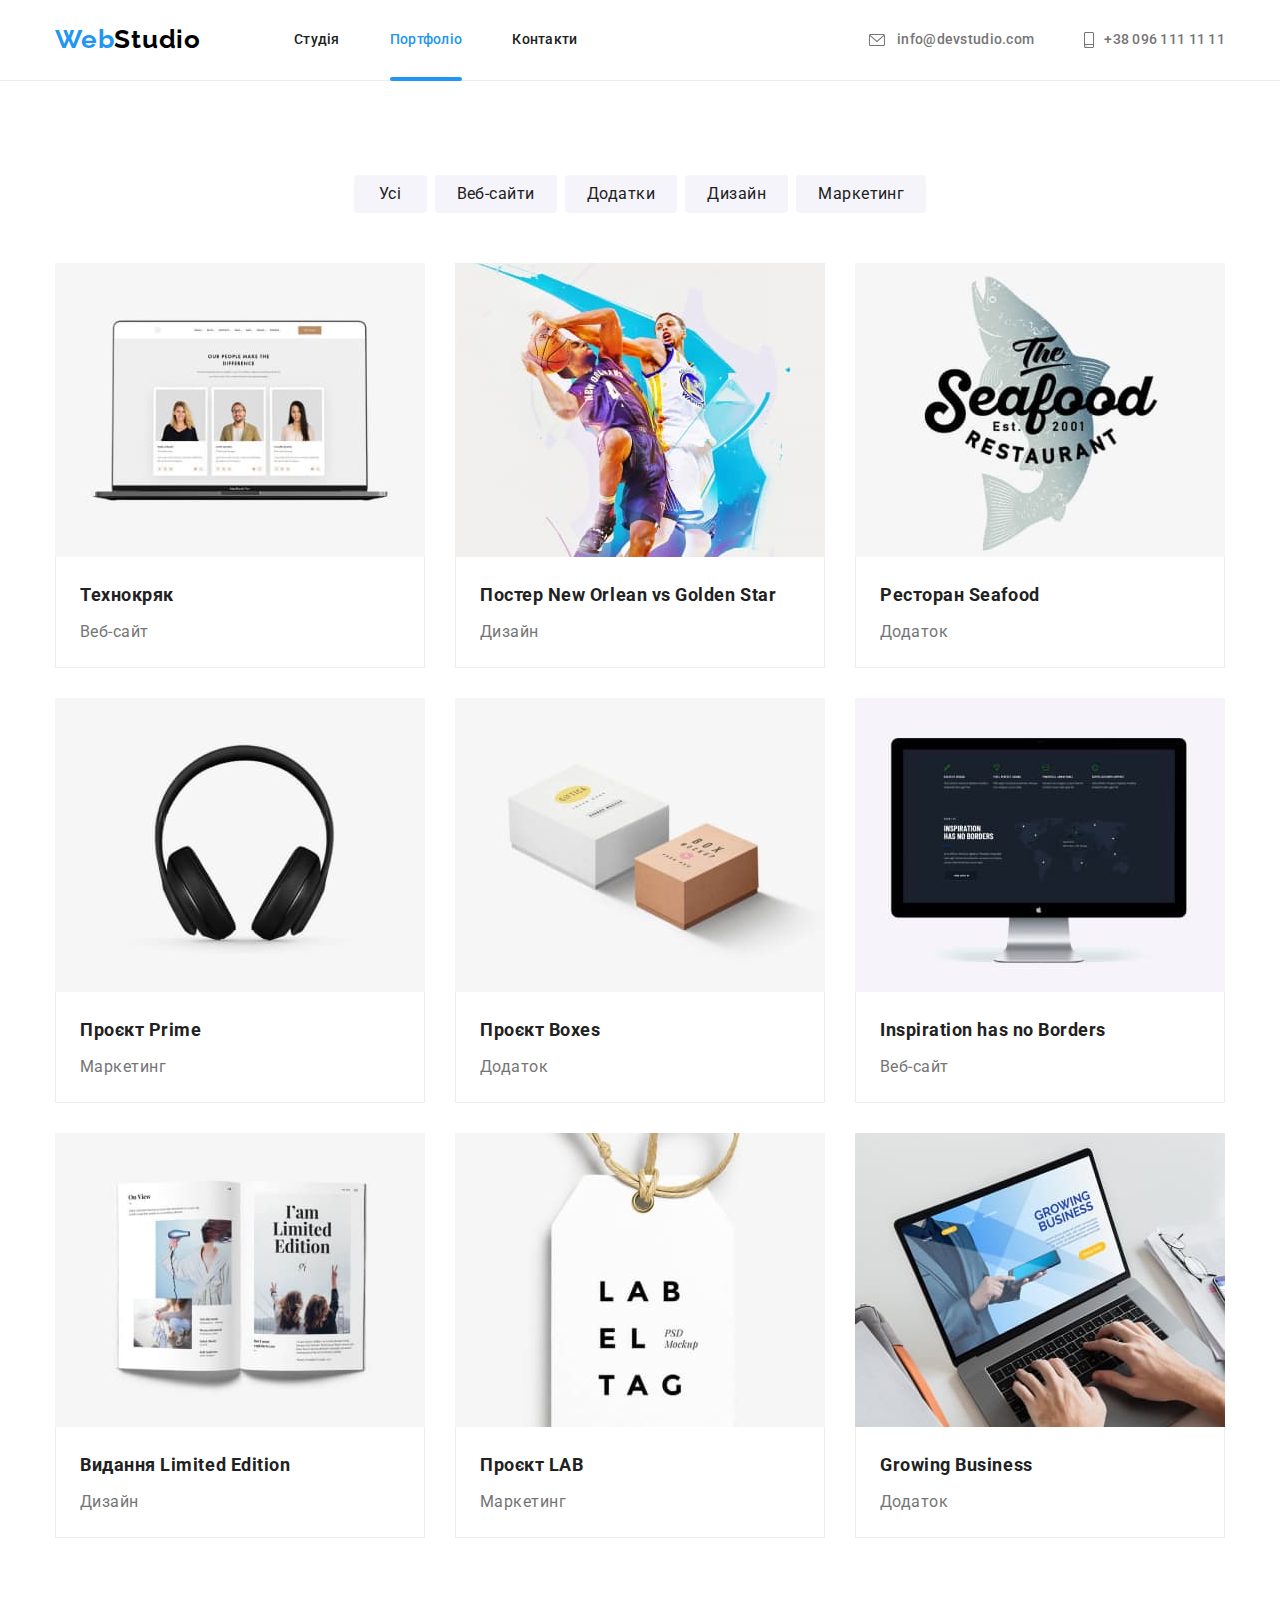
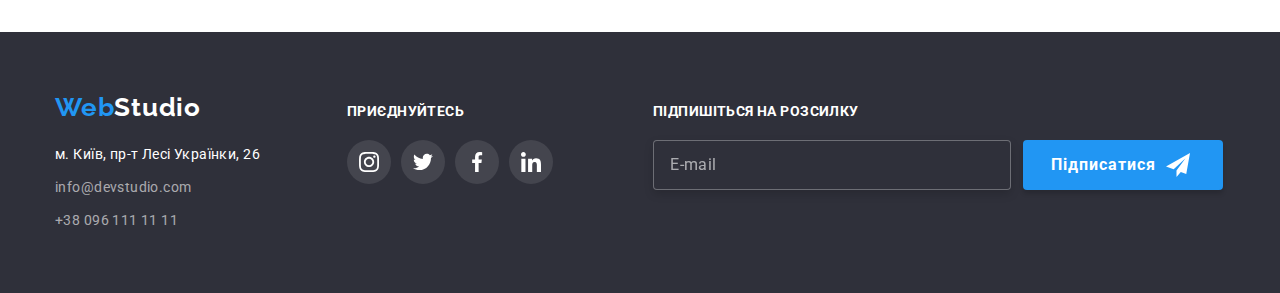
==== portfolio.html @ fae3bfb8 "клонує попередній репозиторій" ====
<!DOCTYPE html>
<html lang="uk">
  <head>
    <meta charset="UTF-8" />
    <meta http-equiv="X-UA-Compatible" content="IE=edge" />
    <meta name="viewport" content="width=device-width, initial-scale=1.0" />
    <link
      href="https://fonts.googleapis.com/css2?family=Raleway:wght@700&family=Roboto:wght@400;500;700;900&display=swap"
      rel="stylesheet" />
    <link
      rel="stylesheet"
      href="https://cdnjs.cloudflare.com/ajax/libs/modern-normalize/1.0.0/modern-normalize.min.css" />
    <link rel="stylesheet" href="./css/styles.css" />
    <title>Portfolio</title>
  </head>
  <body>
    <!--header-->
    <header class="main-header">
      <div class="container header">
        <nav class="nav">
          <a class="logo link" href="" lang="en"><span class="logo-web">Web</span>Studio</a>
          <ul class="list-nav lists">
            <li class="item-nav">
              <a class="link-nav link" href="./index.html">Студія</a>
            </li>
            <li class="item-nav">
              <a class="link-nav link current" href="./portfolio.html">Портфоліо</a>
            </li>
            <li class="item-nav">
              <a class="link-nav link" href="">Контакти</a>
            </li>
          </ul>
        </nav>
        <ul class="list-contact lists">
          <li class="item-contact">
            <a
              class="mail link"
              href="mailto:info@devstudio.com"
              target="_blank"
              rel="noopener nofollow noreferrer">
              <svg class="mail-icon">
                <use class="mail-icon-use" href="./imeges/icons.svg#icon-envelope"></use>
              </svg>
              info@devstudio.com
            </a>
          </li>
          <li class="item-contact">
            <a class="phone link" href="tel:+380961111111">
              <svg class="phone-icon">
                <use href="./imeges/icons.svg#icon-smartphone"></use>
              </svg>
              +38 096 111 11 11
            </a>
          </li>
        </ul>
      </div>
    </header>
    <!-- main -->
    <main>
      <section class="section">
        <div class="container">
          <h1 class="portfolio">Портфоліо</h1>
          <ul class="lists list-btn">
            <li class="item-btn">
              <button class="btn" type="button">Усі</button>
            </li>
            <li class="item-btn">
              <button class="btn" type="button">Веб-сайти</button>
            </li>
            <li class="item-btn">
              <button class="btn" type="button">Додатки</button>
            </li>
            <li class="item-btn">
              <button class="btn" type="button">Дизайн</button>
            </li>
            <li class="item-btn">
              <button class="btn" type="button">Маркетинг</button>
            </li>
          </ul>
          <ul class="lists list-image">
            <li class="item-image">
              <a class="link link-portfolio" href=""
                ><div class="container-overlay">
                  <img
                    src="./imeges/portfolio/technocrat.jpg"
                    alt="ноутбук із зображенням веб сторінки"
                    width="370"
                    height="294" />
                  <div class="container-overlay-text">
                    <p class="overlay-text">
                      Ресурс пропонує комплексні пропозиції з різним рівнем функціоналу та сервісів.
                      Все це дозволить відвідувачу отримати вичерпні відомості про компанію чи
                      приватну особу.
                    </p>
                  </div>
                </div>
                <div class="title-text">
                  <h2 class="title-portfolio">Технокряк</h2>
                  <p class="text-portfolio">Веб-сайт</p>
                </div>
              </a>
            </li>
            <li class="item-image">
              <a class="link link-portfolio" href=""
                ><div class="container-overlay">
                  <img
                    src="./imeges/portfolio/new-orlean.jpg"
                    alt="два баскетболісти борються за м'яч"
                    width="370"
                    height="294" />
                  <div class="container-overlay-text">
                    <p class="overlay-text">
                      Ресурс пропонує комплексні пропозиції з різним рівнем функціоналу та сервісів.
                      Все це дозволить відвідувачу отримати вичерпні відомості про компанію чи
                      приватну особу.
                    </p>
                  </div>
                </div>
                <div class="title-text">
                  <h2 class="title-portfolio">Постер New Orlean vs Golden Star</h2>
                  <p class="text-portfolio">Дизайн</p>
                </div>
              </a>
            </li>
            <li class="item-image">
              <a class="link link-portfolio" href=""
                ><div class="container-overlay">
                  <img
                    src="./imeges/portfolio/seafood.jpg"
                    alt="логотип ресторану Seafood"
                    width="370"
                    height="294" />
                  <div class="container-overlay-text">
                    <p class="overlay-text">
                      Ресурс пропонує комплексні пропозиції з різним рівнем функціоналу та сервісів.
                      Все це дозволить відвідувачу отримати вичерпні відомості про компанію чи
                      приватну особу.
                    </p>
                  </div>
                </div>
                <div class="title-text">
                  <h2 class="title-portfolio">Ресторан Seafood</h2>
                  <p class="text-portfolio">Додаток</p>
                </div>
              </a>
            </li>
            <li class="item-image">
              <a class="link link-portfolio" href=""
                ><div class="container-overlay">
                  <img
                    src="./imeges/portfolio/prime.jpg"
                    alt="навушники"
                    width="370"
                    height="294" />
                  <div class="container-overlay-text">
                    <p class="overlay-text">
                      Ресурс пропонує комплексні пропозиції з різним рівнем функціоналу та сервісів.
                      Все це дозволить відвідувачу отримати вичерпні відомості про компанію чи
                      приватну особу.
                    </p>
                  </div>
                </div>
                <div class="title-text">
                  <h2 class="title-portfolio">Проєкт Prime</h2>
                  <p class="text-portfolio">Маркетинг</p>
                </div>
              </a>
            </li>
            <li class="item-image">
              <a class="link link-portfolio" href=""
                ><div class="container-overlay">
                  <img
                    src="./imeges/portfolio/boxes.jpg"
                    alt="дві коробки"
                    width="370"
                    height="294" />
                  <div class="container-overlay-text">
                    <p class="overlay-text">
                      Ресурс пропонує комплексні пропозиції з різним рівнем функціоналу та сервісів.
                      Все це дозволить відвідувачу отримати вичерпні відомості про компанію чи
                      приватну особу.
                    </p>
                  </div>
                </div>
                <div class="title-text">
                  <h2 class="title-portfolio">Проєкт Boxes</h2>
                  <p class="text-portfolio">Додаток</p>
                </div>
              </a>
            </li>
            <li class="item-image">
              <a class="link link-portfolio" href=""
                ><div class="container-overlay">
                  <img
                    src="./imeges/portfolio/inspiration-has-no-borders.jpg"
                    alt="монітор"
                    width="370"
                    height="294" />
                  <div class="container-overlay-text">
                    <p class="overlay-text">
                      Ресурс пропонує комплексні пропозиції з різним рівнем функціоналу та сервісів.
                      Все це дозволить відвідувачу отримати вичерпні відомості про компанію чи
                      приватну особу.
                    </p>
                  </div>
                </div>
                <div class="title-text">
                  <h2 class="title-portfolio" lang="uk">Inspiration has no Borders</h2>
                  <p class="text-portfolio">Веб-сайт</p>
                </div>
              </a>
            </li>
            <li class="item-image">
              <a class="link link-portfolio" href=""
                ><div class="container-overlay">
                  <img
                    src="./imeges/portfolio/limited-edition.jpg"
                    alt="відкритий журнал"
                    width="370"
                    height="294" />
                  <div class="container-overlay-text">
                    <p class="overlay-text">
                      Ресурс пропонує комплексні пропозиції з різним рівнем функціоналу та сервісів.
                      Все це дозволить відвідувачу отримати вичерпні відомості про компанію чи
                      приватну особу.
                    </p>
                  </div>
                </div>
                <div class="title-text">
                  <h2 class="title-portfolio">Видання Limited Edition</h2>
                  <p class="text-portfolio">Дизайн</p>
                </div>
              </a>
            </li>
            <li class="item-image">
              <a class="link link-portfolio" href=""
                ><div class="container-overlay">
                  <img
                    src="./imeges/portfolio/project-lab.jpg"
                    alt="ярлик з текстом"
                    width="370"
                    height="294" />
                  <div class="container-overlay-text">
                    <p class="overlay-text">
                      Ресурс пропонує комплексні пропозиції з різним рівнем функціоналу та сервісів.
                      Все це дозволить відвідувачу отримати вичерпні відомості про компанію чи
                      приватну особу.
                    </p>
                  </div>
                </div>
                <div class="title-text">
                  <h2 class="title-portfolio">Проєкт LAB</h2>
                  <p class="text-portfolio">Маркетинг</p>
                </div>
              </a>
            </li>
            <li class="item-image">
              <a class="link link-portfolio" href=""
                ><div class="container-overlay">
                  <img
                    src="./imeges/portfolio/growing-business.jpg"
                    alt="відкритий ноутбук за яким працює людина"
                    width="370"
                    height="294" />
                  <div class="container-overlay-text">
                    <p class="overlay-text">
                      Ресурс пропонує комплексні пропозиції з різним рівнем функціоналу та сервісів.
                      Все це дозволить відвідувачу отримати вичерпні відомості про компанію чи
                      приватну особу.
                    </p>
                  </div>
                </div>
                <div class="title-text">
                  <h2 class="title-portfolio">Growing Business</h2>
                  <p class="text-portfolio">Додаток</p>
                </div>
              </a>
            </li>
          </ul>
        </div>
      </section>
    </main>
    <!-- footer -->
    <footer class="footer">
      <div class="container footer-container">
        <div>
          <a class="logo link" href="" lang="en"> <span class="logo-web">Web</span>Studio </a>
          <address class="address">
            <a
              class="link location"
              href="https://goo.gl/maps/bbRMfLM2c8ig8F1x9"
              target="_blank"
              rel="noopener nofollow noreferrer"
              >м. Київ, пр-т Лесі Українки, 26
            </a>
            <ul class="list-footer lists">
              <li class="item-mail-footer">
                <a
                  class="link mail-footer"
                  href="mailto:info@devstudio.com"
                  target="_blank"
                  rel="noopener nofollow noreferrer"
                  >info@devstudio.com
                </a>
              </li>
              <li>
                <a class="link phone-footer" href="tel:+380961111111">+38 096 111 11 11 </a>
              </li>
            </ul>
          </address>
        </div>
        <div class="footer-network">
          <p class="text-join">приєднуйтесь</p>
          <ul class="lists list-footer-network">
            <li class="items-icon-footer">
              <a class="link-icon-footer link-network" href="">
                <svg class="network-icon-footer">
                  <use href="./imeges/icons.svg#icon-instagram"></use>
                </svg>
              </a>
            </li>
            <li class="items-icon-footer">
              <a class="link-icon-footer link-network" href="">
                <svg class="network-icon-footer">
                  <use href="./imeges/icons.svg#icon-twitter"></use>
                </svg>
              </a>
            </li>
            <li class="items-icon-footer">
              <a class="link-icon-footer link-network" href="">
                <svg class="network-icon-footer">
                  <use href="./imeges/icons.svg#icon-facebook"></use>
                </svg>
              </a>
            </li>
            <li class="items-icon-footer">
              <a class="link-icon-footer link-network" href="">
                <svg class="network-icon-footer">
                  <use href="./imeges/icons.svg#icon-linkedin"></use>
                </svg>
              </a>
            </li>
          </ul>
        </div>
        <form class="email-input" name="mailing-list" autocomplete="on">
          <div>
            <label for="email-footer" class="label">підпишіться на розсилку </label>
            <input class="input" type="email" name="email" id="email-footer" placeholder="E-mail" />
          </div>
          <button class="buttom-input" type="submit">
            Підписатися
            <svg class="icon-send">
              <use href="./imeges/icons.svg#icon-icon-send"></use>
            </svg>
          </button>
        </form>
      </div>
    </footer>
  </body>
</html>
---- css/styles.css ----
:root {
  --primary-text-color: #212121;
  --secondary-text-color: #757575;
  --accent-color: #2196f3;
  --background-color-section: #f5f4fa;
  --color-text-hero: #ffffff;
}

body {
  font-family: 'Roboto', sans-serif;
  color: var(--title-text-color);
}

h1,
h2,
h3,
ul,
p {
  margin: 0;
  padding: 0;
}

img {
  display: block;
}

.lists {
  list-style: none;
}

.link:hover,
.link:focus {
  color: var(--accent-color);
}

.link {
  text-decoration: none;
  transition: color 250ms cubic-bezier(0.4, 0, 0.2, 1);
}

.container {
  width: 1200px;
  margin-left: auto;
  margin-right: auto;
  padding-left: 15px;
  padding-right: 15px;
}

.section {
  padding-top: 94px;
  padding-bottom: 94px;
}

/* Header */
.main-header {
  background-color: var(--color-text-hero);
  border-bottom: 1px solid #ececec;
}

.nav,
.container.header {
  display: flex;
  align-items: center;
}

/* logo */
.logo {
  font-family: 'Raleway', sans-serif;
  font-weight: 700;
  font-size: 26px;
  line-height: 1.2;
  letter-spacing: 0.03em;
  color: #000000;
}

.logo.link .logo-web {
  color: var(--accent-color);
}

.list-nav {
  margin-left: 93px;
}

.link-nav {
  color: var(--primary-text-color);
  font-weight: 500;
  font-size: 14px;
  line-height: 1.14;
  letter-spacing: 0.02em;
  padding-top: 32px;
  padding-bottom: 32px;
  display: block;
}

.list-nav .link-nav.current {
  position: relative;
  display: block;
  color: var(--accent-color);
}

.current::after {
  display: block;
  position: absolute;
  bottom: -1px;
  content: '';
  width: 100%;
  height: 4px;
  background: #2196f3;
  border-radius: 2px;
}

.item-nav {
  margin-right: 50px;
}

.list-nav .item-nav:last-child {
  margin-right: 0;
}

.list-contact {
  margin-left: auto;
}

.list-nav,
.list-contact {
  display: flex;
}

.item-contact {
  margin-left: 50px;
}

.item-contact:first-child {
  margin-left: 0;
}

.mail,
.phone {
  color: var(--secondary-text-color);
  font-weight: 500;
  font-size: 14px;
  line-height: 1.14;
  letter-spacing: 0.02em;
  padding-top: 32px;
  padding-bottom: 32px;
  display: flex;
  align-items: center;
}

.mail-icon {
  width: 20px;
  height: 12px;
  margin-right: 10px;
  fill: currentColor;
}

.phone-icon {
  width: 10px;
  height: 16px;
  margin-right: 10px;
  fill: currentColor;
}

/* Hero section*/
.hero {
  max-width: 1600px;
  background-color: #2f303a;
  background-image: linear-gradient(rgba(47, 48, 58, 0.4), rgba(47, 48, 58, 0.4)),
    url(../imeges/back.jpg);
  background-size: cover;
  background-repeat: no-repeat;
  background-position: center;
  margin-left: auto;
  margin-right: auto;
  padding-top: 200px;
  padding-bottom: 200px;
}

.title-hero {
  color: var(--color-text-hero);
  max-width: 696px;
  font-weight: 900;
  font-size: 44px;
  line-height: 1.36;
  text-align: center;
  letter-spacing: 0.06em;
  text-transform: uppercase;
  margin-left: auto;
  margin-right: auto;
}

.button {
  font-family: inherit;
  color: var(--color-text-hero);
  background-color: var(--accent-color);
  font-weight: 700;
  font-size: 16px;
  line-height: 1.87;
  letter-spacing: 0.06em;
  cursor: pointer;
  padding: 10px 32px;
  min-width: 214px;
  margin-left: auto;
  margin-right: auto;
  display: flex;
  margin-top: 30px;
  border-radius: 4px;
  border: 0px;
  transition: background-color 250ms cubic-bezier(0.4, 0, 0.2, 1),
    box-shadow 250ms cubic-bezier(0.4, 0, 0.2, 1);
}

.button:hover,
.button:focus {
  background-color: #188ce8;
  box-shadow: 0px 4px 4px rgba(0, 0, 0, 0.15);
}

/* priority section */

.section-priority {
  padding-top: 94px;
}

.visually-hidden {
  position: absolute;
  width: 1px;
  height: 1px;
  margin: -1px;
  border: 0;
  padding: 0;
  white-space: nowrap;
  clip-path: inset(100%);
  clip: rect(0 0 0 0);
  overflow: hidden;
}

.list-priority {
  display: inline-flex;
}

.icons-priority {
  width: 270px;
  height: 120px;
  margin-bottom: 30px;
  display: flex;
  align-items: center;
  justify-content: center;
  background-color: var(--background-color-section);
  border-radius: 4px;
}

.icon-priority {
  width: 70px;
  height: 70px;
}

.item-priority {
  min-width: 270px;
  margin-right: 30px;
}

.list-priority .item-priority:last-child {
  margin-right: 0;
}

.title-priority {
  font-weight: 700;
  font-size: 14px;
  line-height: 1.14;
  letter-spacing: 0.03em;
  text-transform: uppercase;
  color: var(--primary-text-color);
  margin-bottom: 10px;
}

.text-priority {
  font-size: 14px;
  line-height: 1.7;
  letter-spacing: 0.03em;
  color: var(--secondary-text-color);
}

/* section work */

.work-list {
  display: inline-flex;
}

.title-work {
  margin-bottom: 50px;
}

.item-work-list {
  margin-right: 30px;
}

.work-list .item-work-list:last-child {
  margin-right: 0;
}

.title-work,
.title-team,
.title-company {
  color: var(--primary-text-color);
  font-weight: 700;
  font-size: 36px;
  line-height: 1.16;
  text-align: center;
  letter-spacing: 0.03em;
}

.container-img-text {
  position: relative;
}

.text-works {
  font-weight: 700;
  font-size: 14px;
  line-height: 1.14;
  text-align: center;
  letter-spacing: 0.03em;
  text-transform: uppercase;
  color: var(--color-text-hero);
  display: flex;
  align-items: center;
  justify-content: center;
  width: 370px;
  height: 70px;
  background: rgba(47, 48, 58, 0.8);
  position: absolute;
  bottom: 0;
}

/* section team */

.team {
  background-color: var(--background-color-section);
}

.title-team {
  margin-bottom: 50px;
}

.team-list {
  display: flex;
}

.item-team-list {
  margin-right: 30px;
  background-color: var(--color-text-hero);
  box-shadow: 0px 1px 3px rgba(0, 0, 0, 0.12), 0px 1px 1px rgba(0, 0, 0, 0.14),
    0px 2px 1px rgba(0, 0, 0, 0.2);
  border-radius: 0px 0px 4px 4px;
}

.team-list .item-team-list:last-child {
  margin-right: 0;
}

.container-text {
  padding: 30px 20px;
}

.workers-title {
  color: var(--primary-text-color);
  font-weight: 500;
  font-size: 16px;
  line-height: 1.18;
  letter-spacing: 0.03em;
  text-align: center;
}

.text-job {
  color: var(--secondary-text-color);
  line-height: 1.18;
  letter-spacing: 0.03em;
  text-align: center;
  margin-top: 10px;
}

.networks {
  display: flex;
  justify-content: space-evenly;
  margin-top: 16px;
}

.item-networks {
  width: 44px;
  height: 44px;
}

.link-network:hover,
.link-network:focus {
  color: var(--color-text-hero);
  background-color: var(--accent-color);
  border-radius: 25px;
}

.link-network {
  display: flex;
  align-items: center;
  justify-content: space-evenly;
  color: #afb1b8;
  width: 44px;
  height: 44px;
  border-radius: 25px;
  transition: color 250ms cubic-bezier(0.4, 0, 0.2, 1),
    background-color 250ms cubic-bezier(0.4, 0, 0.2, 1);
}

.network-icon,
.network-icon-footer {
  height: 20px;
  width: 20px;
}

.network-icon {
  fill: currentColor;
}

/* Company */

.title-company {
  margin-bottom: 50px;
}

.company-lists {
  display: flex;
}

.item-company {
  margin-right: 30px;
}

.item-company:last-child {
  margin-right: 0;
}

.link-company {
  color: #afb1b8;
  width: 170px;
  height: 92px;
  display: flex;
  align-items: center;
  justify-content: center;
  border: 1px solid #afb1b8;
  border-radius: 4px;
  transition: color 250ms cubic-bezier(0.4, 0, 0.2, 1), border 250ms cubic-bezier(0.4, 0, 0.2, 1);
}

.link-company:hover,
.link-company:focus {
  color: var(--accent-color);
  border: 1px solid var(--accent-color);
}

.icon-company {
  width: 106px;
  height: 60px;
  fill: currentColor;
}

/* footer */
.footer {
  background-color: #2f303a;
  padding-top: 60px;
  padding-bottom: 60px;
}

.footer-container {
  display: flex;
  align-items: baseline;
}

.footer .logo.link {
  color: var(--color-text-hero);
}

.footer .logo:hover,
.footer .logo:focus {
  color: var(--accent-color);
}

.footer .logo {
  transition: color 250ms cubic-bezier(0.4, 0, 0.2, 1);
}

.address {
  font-style: normal;
  margin-top: 20px;
}

.location {
  font-size: 14px;
  line-height: 1.71;
  letter-spacing: 0.03em;
  color: var(--color-text-hero);
  margin-bottom: 9px;
  display: block;
}

.mail-footer {
  display: block;
}

.item-mail-footer {
  margin-bottom: 9px;
}

.mail-footer,
.phone-footer {
  font-size: 14px;
  line-height: 1.71;
  letter-spacing: 0.03em;
  color: rgba(255, 255, 255, 0.6);
}

.footer-network {
  margin-left: 87px;
  display: block;
}

.text-join {
  font-weight: 700;
  font-size: 14px;
  line-height: 1.14;
  letter-spacing: 0.03em;
  text-transform: uppercase;
  color: var(--color-text-hero);
}

.list-footer-network {
  display: inline-flex;
  justify-content: space-evenly;
  margin-top: 20px;
}

.items-icon-footer {
  background: rgba(255, 255, 255, 0.1);
  border-radius: 25px;
  margin-right: 10px;
}

.items-icon-footer:last-child {
  margin-right: 0;
}

.network-icon-footer {
  fill: var(--color-text-hero);
}

/* emeil input */

.email-input {
  display: flex;
  align-items: flex-end;
  justify-content: flex-end;
  margin-left: 100px;
}

.label {
  display: flex;
  font-weight: 700;
  font-size: 14px;
  line-height: 1.14;
  letter-spacing: 0.03em;
  text-transform: uppercase;
  color: var(--color-text-hero);
}

.input {
  font-weight: 400;
  font-size: 16px;
  line-height: 1.25;
  letter-spacing: 0.03em;

  width: 358px;
  height: 50px;
  margin-top: 20px;
  padding-left: 16px;
  color: rgba(255, 255, 255, 0.6);
  background-color: #2f303a;

  border: 1px solid rgba(255, 255, 255, 0.3);
  filter: drop-shadow(0px 4px 4px rgba(0, 0, 0, 0.15));
  border-radius: 4px;
}

.input::placeholder {
  font-weight: 400;
  font-size: 16px;
  line-height: 1.25;
  letter-spacing: 0.03em;
  color: rgba(255, 255, 255, 0.6);
}

.buttom-input {
  display: inline-flex;
  align-items: center;
  width: 200px;
  height: 50px;
  font-family: inherit;
  font-weight: 700;
  font-size: 16px;
  line-height: 1.85;
  letter-spacing: 0.06em;
  padding: 10px 28px;
  margin-left: 12px;
  color: var(--color-text-hero);
  background-color: var(--accent-color);
  box-shadow: 0px 4px 4px rgba(0, 0, 0, 0.15);
  border-radius: 4px;
  border: 0;
  cursor: pointer;
}

.icon-send {
  width: 24px;
  height: 24px;
  margin-left: 10px;
}

/* Modal Backdrop*/

.backdrop {
  position: fixed;
  left: 0;
  top: 0;
  width: 100%;
  height: 100%;
  transform: scale(1);
  background-color: rgba(0, 0, 0, 0.2);
  transition: opacity 250ms cubic-bezier(0.4, 0, 0.2, 1),
    visibility 250ms cubic-bezier(0.4, 0, 0.2, 1), transform 250ms cubic-bezier(0.4, 0, 0.2, 1);
}

.backdrop.is-hidden {
  opacity: 0;
  pointer-events: none;
  visibility: inherit;
  transform: scale(0);
}

.modal {
  position: absolute;
  top: 50%;
  left: 50%;
  transform: translate(-50%, -50%);
  padding: 40px;
  width: 528px;
  height: 581px;
  background-color: var(--color-text-hero);
  box-shadow: 0px 1px 3px rgba(0, 0, 0, 0.12), 0px 1px 1px rgba(0, 0, 0, 0.14),
    0px 2px 1px rgba(0, 0, 0, 0.2);
  border-radius: 4px;
}

.button-modal {
  position: absolute;
  right: 0;
  top: 0;
  display: block;
  width: 30px;
  height: 30px;
  padding: 5px;
  margin-right: 8px;
  margin-top: 8px;
  background: #ffffff;
  outline: none;
  cursor: pointer;
  border-radius: 25px;
  border: 1px solid rgba(0, 0, 0, 0.1);
  transition: fill 250ms cubic-bezier(0.4, 0, 0.2, 1);
}

.button-modal:hover,
.button-modal:focus {
  fill: var(--accent-color);
}

.icon-close-black {
  width: 18px;
  height: 18px;
}

.text-form {
  font-weight: 700;
  font-size: 20px;
  line-height: 1.15;
  text-align: center;
  letter-spacing: 0.03em;
  color: var(--primary-text-color);
}

.form-field {
  position: relative;
  display: flex;
  flex-direction: column;
  margin-top: 10px;
}

.form-field.first {
  margin-top: 12px;
}

.label-modal {
  font-weight: 400;
  font-size: 12px;
  line-height: 1.16;
  letter-spacing: 0.01em;
  color: var(--secondary-text-color);
  margin-bottom: 4px;
}

.input-modal {
  height: 40px;
  padding-left: 42px;
  border: 1px solid rgba(33, 33, 33, 0.2);
  border-radius: 4px;
  transition: border 250ms cubic-bezier(0.4, 0, 0.2, 1);
}

.input-modal:focus {
  border: 1px solid var(--accent-color);
  outline: none;
}

.icon-form {
  position: absolute;
  left: 12px;
  top: 50%;
  bottom: 50%;
  width: 18px;
  height: 18px;
  transition: fill 250ms cubic-bezier(0.4, 0, 0.2, 1);
}

.input-modal:focus + .icon-form {
  fill: var(--accent-color);
}

.feedback {
  height: 120px;
  padding: 12px 16px;
  resize: none;
  outline: none;
}

.feedback::placeholder {
  font-weight: 400;
  font-size: 12px;
  line-height: 1.16;
  letter-spacing: 0.01em;
  color: rgba(117, 117, 117, 0.5);
}

.container-agreement {
  margin-top: 20px;
  margin-left: auto;
  margin-right: auto;
}

.agreement {
  display: inline-flex;
  align-items: center;
  font-size: 14px;
  line-height: 1.71;
  letter-spacing: 0.03em;
  color: #757575;
  cursor: pointer;
}

.checkbox {
  appearance: none;
  position: absolute;
}

.icon-checkbox {
  display: inline-flex;
  margin-right: 7px;
}

.icon-checkbox {
  width: 16px;
  height: 15px;
  fill: #ffffff;
  border: 2px solid #000000;
  border-radius: 2px;
  transition: fill 250ms cubic-bezier(0.4, 0, 0.2, 1), border 250ms cubic-bezier(0.4, 0, 0.2, 1);
}

.checkbox:checked + .icon-checkbox {
  fill: var(--accent-color);
  border: 0;
}

.agreement:hover input ~ .icon-checkbox {
  box-shadow: 0 0 0 2px rgba(0, 0, 0, 0.12);
}

.agreement:focus input ~ .icon-checkbox {
  box-shadow: 0 0 0 2px rgba(0, 0, 0, 0.12);
}

.link-agreement {
  color: var(--accent-color);
  margin-left: 4px;
}

.btm-form {
  display: flex;

  font-weight: 700;
  line-height: 1.87;
  letter-spacing: 0.06em;
  color: var(--color-text-hero);
  background-color: var(--accent-color);

  padding: 10px 52px;
  min-width: 200px;
  margin-left: auto;
  margin-right: auto;
  margin-top: 30px;

  border-radius: 4px;
  border: 0px;
  cursor: pointer;
  transition: background-color 250ms cubic-bezier(0.4, 0, 0.2, 1),
    box-shadow 250ms cubic-bezier(0.4, 0, 0.2, 1);
}

.btm-form:hover,
.btm-form:focus {
  background-color: #188ce8;
  box-shadow: 0px 4px 4px rgba(0, 0, 0, 0.15);
}

/* Page portfolio */

.portfolio {
  display: none;
}

.list-btn {
  display: flex;
  justify-content: center;
  margin-bottom: 50px;
}

.item-btn {
  margin-right: 8px;
}

.item-btn:last-child {
  margin-right: 0;
}

.btn {
  font-family: inherit;
  background-color: var(--background-color-section);
  font-size: 16px;
  line-height: 1.62;
  letter-spacing: 0.03em;
  color: var(--primary-text-color);
  cursor: pointer;
  border: 0;
  border-radius: 4px;
  padding: 6px 22px;
  min-width: 73px;
  transition: color 250ms cubic-bezier(0.4, 0, 0.2, 1),
    background-color 250ms cubic-bezier(0.4, 0, 0.2, 1),
    box-shadow 250ms cubic-bezier(0.4, 0, 0.2, 1);
}

.btn:hover,
.btn:focus {
  color: var(--color-text-hero);
  background: #2196f3;
  box-shadow: 0px 3px 1px rgba(0, 0, 0, 0.1), 0px 1px 2px rgba(0, 0, 0, 0.08),
    0px 2px 2px rgba(0, 0, 0, 0.12);
}

.list-image {
  display: flex;
  flex-wrap: wrap;
  gap: 30px;
}

.title-text {
  padding: 20px 24px;
  border-bottom: 1px solid #eeeeee;
  border-left: 1px solid #eeeeee;
  border-right: 1px solid #eeeeee;
}

.title-portfolio {
  font-size: 18px;
  line-height: 2;
  letter-spacing: 0.03em;
  color: var(--primary-text-color);
}

.text-portfolio {
  line-height: 1.87;
  letter-spacing: 0.03em;
  color: var(--secondary-text-color);
  margin-top: 4px;
}

.link-portfolio {
  display: inline-block;
  transition: box-shadow 250ms cubic-bezier(0.4, 0, 0.2, 1);
}

.link-portfolio:hover,
.link-portfolio:focus {
  box-shadow: 0px 1px 1px rgba(0, 0, 0, 0.12), 0px 4px 4px rgba(0, 0, 0, 0.06),
    1px 4px 6px rgba(0, 0, 0, 0.16);
}

.container-overlay {
  position: relative;
  overflow: hidden;
}

.container-overlay-text {
  position: absolute;
  top: 0;
  left: 0;
  display: flex;
  align-items: center;
  width: 100%;
  height: 100%;
  background: rgba(33, 150, 243, 0.9);
  padding: 0px 24px;
  opacity: 0;
  transform: translateY(100%);
  transition: transform 250ms cubic-bezier(0.4, 0, 0.2, 1);
}

.overlay-text {
  font-weight: 400;
  font-size: 18px;
  line-height: 1.55;
  letter-spacing: 0.03em;
  color: var(--color-text-hero);
}

.link-portfolio:hover .container-overlay-text {
  opacity: 1;
  transform: translateY(0);
}

.container-overlay-text:focus {
  opacity: 1;
  transform: translateY(0);
}
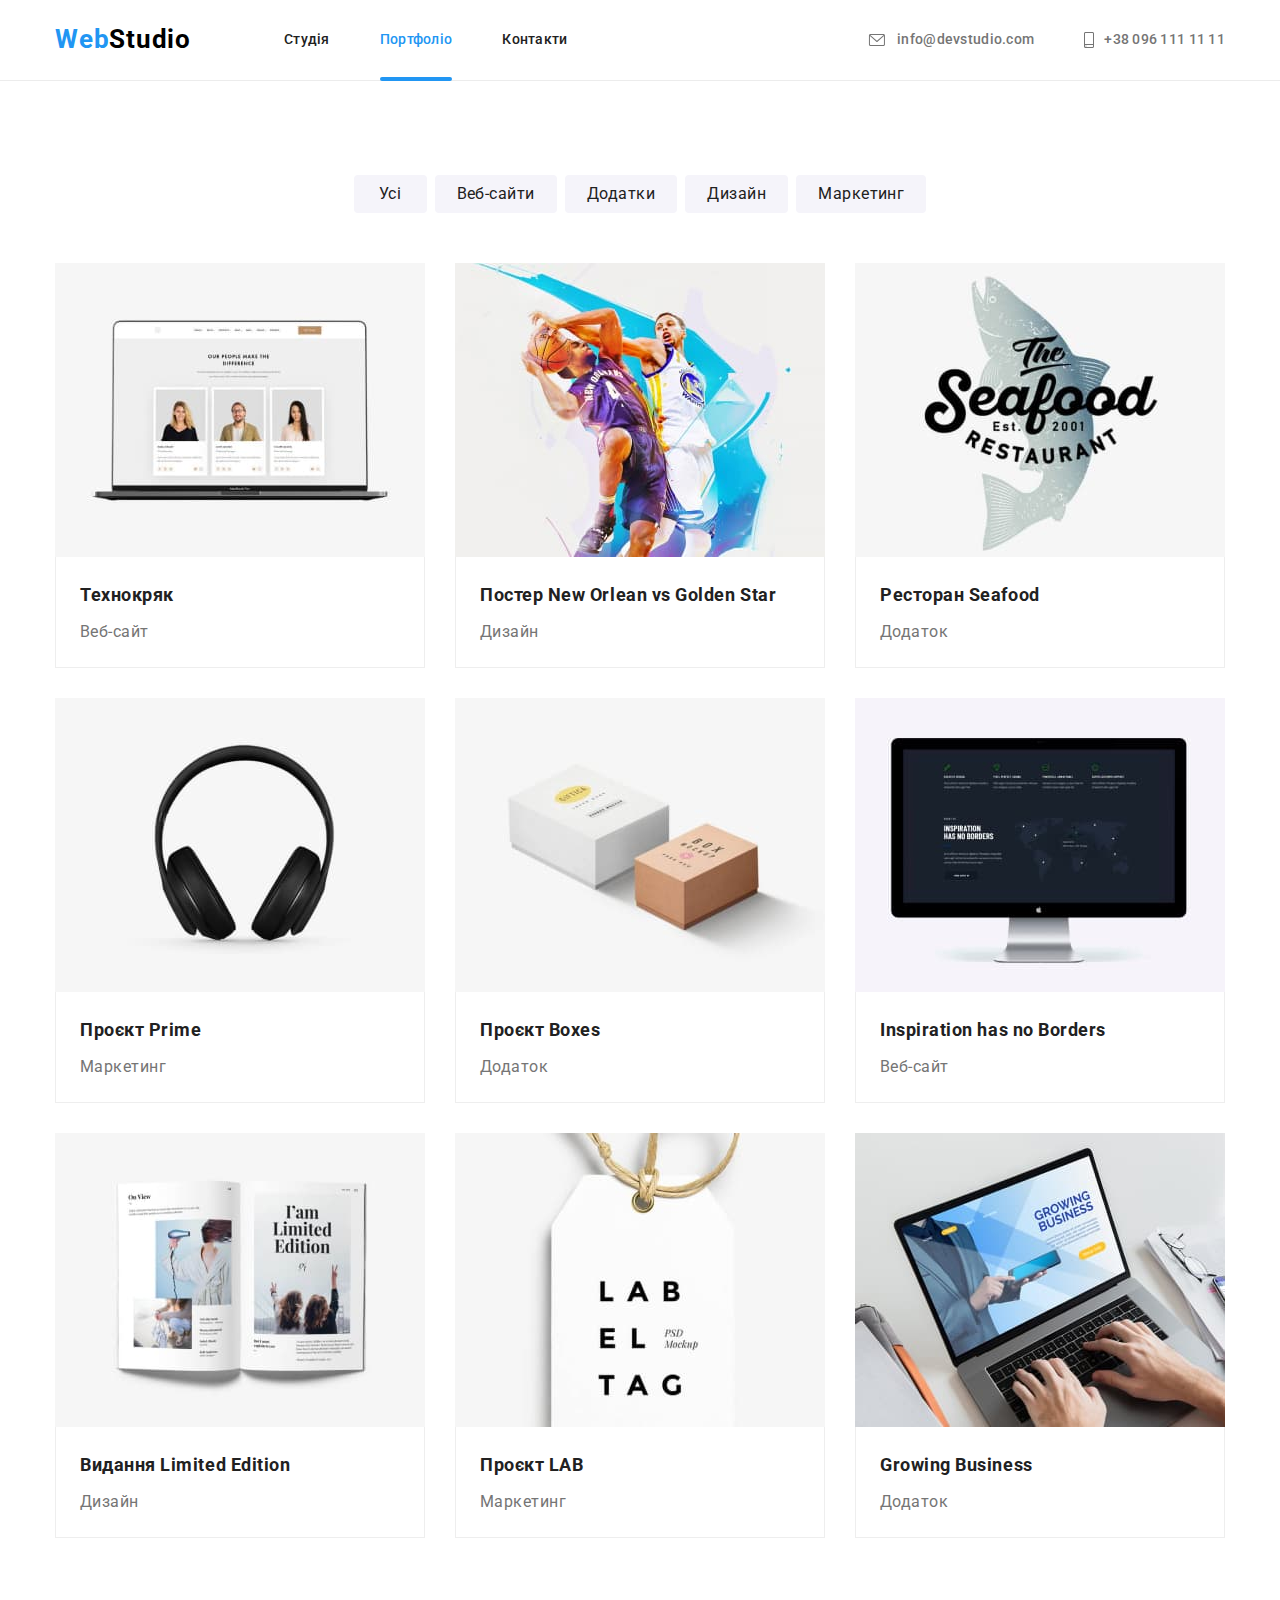
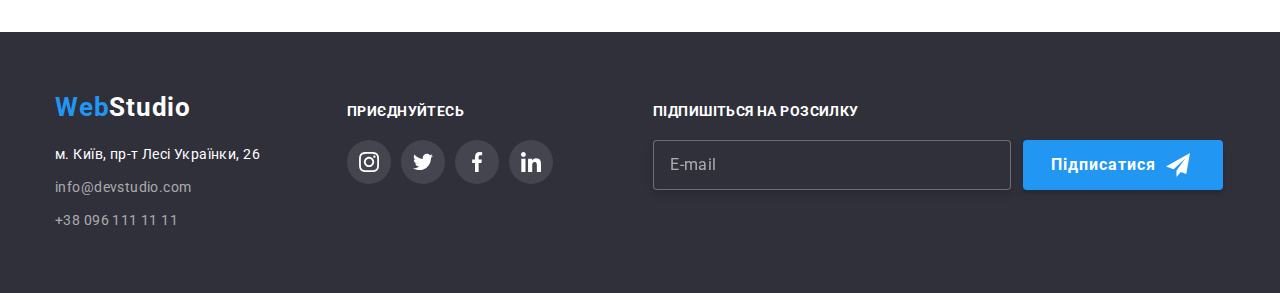
==== commit 9552fb0c: "редагує HTML за допомогою BEM, додає SASS" ====
--- a/portfolio.html
+++ b/portfolio.html
@@ -10,7 +10,7 @@
     <link
       rel="stylesheet"
       href="https://cdnjs.cloudflare.com/ajax/libs/modern-normalize/1.0.0/modern-normalize.min.css" />
-    <link rel="stylesheet" href="./css/styles.css" />
+    <link rel="stylesheet" href="./css/portfolio.css" />
     <title>Portfolio</title>
   </head>
   <body>
@@ -18,35 +18,35 @@
     <header class="main-header">
       <div class="container header">
         <nav class="nav">
-          <a class="logo link" href="" lang="en"><span class="logo-web">Web</span>Studio</a>
-          <ul class="list-nav lists">
-            <li class="item-nav">
-              <a class="link-nav link" href="./index.html">Студія</a>
-            </li>
-            <li class="item-nav">
-              <a class="link-nav link current" href="./portfolio.html">Портфоліо</a>
-            </li>
-            <li class="item-nav">
-              <a class="link-nav link" href="">Контакти</a>
+          <a class="nav__logo link" href="" lang="en"><span class="nav__web">Web</span>Studio</a>
+          <ul class="nav__list lists">
+            <li class="nav__item">
+              <a class="nav__link link" href="./index.html">Студія</a>
+            </li>
+            <li class="nav__item">
+              <a class="nav__link link current" href="./portfolio.html">Портфоліо</a>
+            </li>
+            <li class="nav__item">
+              <a class="nav__link link" href="">Контакти</a>
             </li>
           </ul>
         </nav>
-        <ul class="list-contact lists">
-          <li class="item-contact">
+        <ul class="contact lists">
+          <li class="contact__item">
             <a
               class="mail link"
               href="mailto:info@devstudio.com"
               target="_blank"
               rel="noopener nofollow noreferrer">
-              <svg class="mail-icon">
-                <use class="mail-icon-use" href="./imeges/icons.svg#icon-envelope"></use>
+              <svg class="mail_icon">
+                <use href="./imeges/icons.svg#icon-envelope"></use>
               </svg>
               info@devstudio.com
             </a>
           </li>
-          <li class="item-contact">
+          <li class="contact__item">
             <a class="phone link" href="tel:+380961111111">
-              <svg class="phone-icon">
+              <svg class="phone_icon">
                 <use href="./imeges/icons.svg#icon-smartphone"></use>
               </svg>
               +38 096 111 11 11
@@ -284,7 +284,9 @@
     <footer class="footer">
       <div class="container footer-container">
         <div>
-          <a class="logo link" href="" lang="en"> <span class="logo-web">Web</span>Studio </a>
+          <a class="footer__logo link" href="" lang="en">
+            <span class="footer__web">Web</span>Studio
+          </a>
           <address class="address">
             <a
               class="link location"
--- a/css/portfolio.css
+++ b/css/portfolio.css
@@ -0,0 +1,499 @@
+body {
+  font-family: "Roboto", sans-serif;
+}
+
+h1,
+h2,
+h3,
+ul,
+p {
+  margin: 0;
+  padding: 0;
+}
+
+img {
+  display: block;
+}
+
+.lists {
+  list-style: none;
+}
+
+.link {
+  text-decoration: none;
+  transition: color 250ms cubic-bezier(0.4, 0, 0.2, 1);
+}
+.link:hover, .link:focus {
+  color: #2196f3;
+}
+
+.container {
+  width: 1200px;
+  margin-left: auto;
+  margin-right: auto;
+  padding-left: 15px;
+  padding-right: 15px;
+}
+
+.section {
+  padding-top: 94px;
+  padding-bottom: 94px;
+}
+
+.main-header {
+  background-color: #ffffff;
+  border-bottom: 1px solid #ececec;
+}
+
+.nav,
+.container.header {
+  display: flex;
+  align-items: center;
+}
+
+.nav__logo {
+  font-weight: 700;
+  font-size: 26px;
+  line-height: 1.2;
+  letter-spacing: 0.03em;
+  color: #000000;
+}
+
+.nav__web {
+  color: #2196f3;
+}
+
+.nav__list {
+  margin-left: 93px;
+}
+
+.nav__link {
+  color: #212121;
+  font-weight: 500;
+  font-size: 14px;
+  line-height: 1.14;
+  letter-spacing: 0.02em;
+  padding-top: 32px;
+  padding-bottom: 32px;
+  display: block;
+}
+
+.current {
+  position: relative;
+  display: block;
+  color: #2196f3;
+}
+.current::after {
+  display: block;
+  position: absolute;
+  bottom: -1px;
+  content: "";
+  width: 100%;
+  height: 4px;
+  background: #2196f3;
+  border-radius: 2px;
+}
+
+.nav__item {
+  margin-right: 50px;
+}
+.nav__item:last-child {
+  margin-right: 0;
+}
+
+.contact {
+  margin-left: auto;
+}
+
+.nav__list,
+.contact {
+  display: flex;
+}
+
+.contact__item {
+  margin-left: 50px;
+}
+.contact__item:first-child {
+  margin-left: 0;
+}
+
+.mail,
+.phone {
+  display: flex;
+  align-items: center;
+  color: #757575;
+  font-weight: 500;
+  font-size: 14px;
+  line-height: 1.14;
+  letter-spacing: 0.02em;
+  padding-top: 32px;
+  padding-bottom: 32px;
+}
+
+.mail_icon {
+  width: 20px;
+  height: 12px;
+  margin-right: 10px;
+  fill: currentColor;
+}
+
+.phone_icon {
+  width: 10px;
+  height: 16px;
+  margin-right: 10px;
+  fill: currentColor;
+}
+
+.portfolio {
+  display: none;
+}
+
+.list-btn {
+  display: flex;
+  justify-content: center;
+  margin-bottom: 50px;
+}
+
+.item-btn {
+  margin-right: 8px;
+}
+.item-btn:last-child {
+  margin-right: 0;
+}
+
+.btn {
+  font-family: inherit;
+  background-color: #f5f4fa;
+  font-size: 16px;
+  line-height: 1.62;
+  letter-spacing: 0.03em;
+  color: #212121;
+  cursor: pointer;
+  border: 0;
+  border-radius: 4px;
+  padding: 6px 22px;
+  min-width: 73px;
+  transition: color 250ms cubic-bezier(0.4, 0, 0.2, 1), background-color 250ms cubic-bezier(0.4, 0, 0.2, 1), box-shadow 250ms cubic-bezier(0.4, 0, 0.2, 1);
+}
+.btn:hover, .btn:focus {
+  color: #ffffff;
+  background: #2196f3;
+  box-shadow: 0px 3px 1px rgba(0, 0, 0, 0.1), 0px 1px 2px rgba(0, 0, 0, 0.08), 0px 2px 2px rgba(0, 0, 0, 0.12);
+}
+
+.list-image {
+  display: flex;
+  flex-wrap: wrap;
+  gap: 30px;
+}
+
+.title-text {
+  padding: 20px 24px;
+  border-bottom: 1px solid #eeeeee;
+  border-left: 1px solid #eeeeee;
+  border-right: 1px solid #eeeeee;
+}
+
+.title-portfolio {
+  font-size: 18px;
+  line-height: 2;
+  letter-spacing: 0.03em;
+  color: #212121;
+}
+
+.text-portfolio {
+  line-height: 1.87;
+  letter-spacing: 0.03em;
+  color: #757575;
+  margin-top: 4px;
+}
+
+.link-portfolio {
+  display: inline-block;
+  transition: box-shadow 250ms cubic-bezier(0.4, 0, 0.2, 1);
+}
+.link-portfolio:hover, .link-portfolio:focus {
+  box-shadow: 0px 1px 1px rgba(0, 0, 0, 0.12), 0px 4px 4px rgba(0, 0, 0, 0.06), 1px 4px 6px rgba(0, 0, 0, 0.16);
+}
+
+.container-overlay {
+  position: relative;
+  overflow: hidden;
+}
+
+.container-overlay-text {
+  position: absolute;
+  top: 0;
+  left: 0;
+  display: flex;
+  align-items: center;
+  width: 100%;
+  height: 100%;
+  background: rgba(33, 150, 243, 0.9);
+  padding: 0px 24px;
+  opacity: 0;
+  transform: translateY(100%);
+  transition: transform 250ms cubic-bezier(0.4, 0, 0.2, 1);
+}
+.link-portfolio:hover .container-overlay-text, .link-portfolio:focus .container-overlay-text {
+  opacity: 1;
+  transform: translateY(0);
+}
+
+.overlay-text {
+  font-weight: 400;
+  font-size: 18px;
+  line-height: 1.55;
+  letter-spacing: 0.03em;
+  color: #ffffff;
+}
+
+.team {
+  background-color: #f5f4fa;
+}
+
+.title-team {
+  margin-bottom: 50px;
+}
+
+.team-list {
+  display: flex;
+}
+
+.item-team-list {
+  margin-right: 30px;
+  background-color: #ffffff;
+  box-shadow: 0px 1px 3px rgba(0, 0, 0, 0.12), 0px 1px 1px rgba(0, 0, 0, 0.14), 0px 2px 1px rgba(0, 0, 0, 0.2);
+  border-radius: 0px 0px 4px 4px;
+}
+.item-team-list:last-child {
+  margin-right: 0;
+}
+
+.container-text {
+  padding: 30px 20px;
+}
+
+.workers-title {
+  color: #212121;
+  font-weight: 500;
+  font-size: 16px;
+  line-height: 1.18;
+  letter-spacing: 0.03em;
+  text-align: center;
+}
+
+.text-job {
+  color: #757575;
+  line-height: 1.18;
+  letter-spacing: 0.03em;
+  text-align: center;
+  margin-top: 10px;
+}
+
+.networks {
+  display: flex;
+  justify-content: space-evenly;
+  margin-top: 16px;
+}
+
+.item-networks {
+  width: 44px;
+  height: 44px;
+}
+
+.link-network {
+  display: flex;
+  align-items: center;
+  justify-content: space-evenly;
+  color: #afb1b8;
+  width: 44px;
+  height: 44px;
+  border-radius: 25px;
+  transition: color 250ms cubic-bezier(0.4, 0, 0.2, 1), background-color 250ms cubic-bezier(0.4, 0, 0.2, 1);
+}
+.link-network:hover, .link-network:focus {
+  color: #ffffff;
+  background-color: #2196f3;
+  border-radius: 25px;
+}
+
+.network-icon,
+.network-icon-footer {
+  height: 20px;
+  width: 20px;
+}
+
+.network-icon {
+  fill: currentColor;
+}
+
+.footer {
+  background-color: #2f303a;
+  padding-top: 60px;
+  padding-bottom: 60px;
+}
+
+.footer-container {
+  display: flex;
+  align-items: baseline;
+}
+
+.footer__logo {
+  font-weight: 700;
+  font-size: 26px;
+  line-height: 1.2;
+  letter-spacing: 0.03em;
+  color: #ffffff;
+  transition: color 250ms cubic-bezier(0.4, 0, 0.2, 1);
+}
+.footer__logo:hover, .footer__logo:focus {
+  color: #2196f3;
+}
+
+.footer__web {
+  color: #2196f3;
+}
+
+.address {
+  font-style: normal;
+  margin-top: 20px;
+}
+
+.location {
+  font-size: 14px;
+  line-height: 1.71;
+  letter-spacing: 0.03em;
+  color: #ffffff;
+  margin-bottom: 9px;
+  display: block;
+}
+
+.mail-footer {
+  display: block;
+}
+
+.item-mail-footer {
+  margin-bottom: 9px;
+}
+
+.mail-footer,
+.phone-footer {
+  font-size: 14px;
+  line-height: 1.71;
+  letter-spacing: 0.03em;
+  color: rgba(255, 255, 255, 0.6);
+}
+
+.footer-network {
+  margin-left: 87px;
+  display: block;
+}
+
+.text-join {
+  font-weight: 700;
+  font-size: 14px;
+  line-height: 1.14;
+  letter-spacing: 0.03em;
+  text-transform: uppercase;
+  color: #ffffff;
+}
+
+.list-footer-network {
+  display: inline-flex;
+  justify-content: space-evenly;
+  margin-top: 20px;
+}
+
+.items-icon-footer {
+  background: rgba(255, 255, 255, 0.1);
+  border-radius: 25px;
+  margin-right: 10px;
+}
+.items-icon-footer:last-child {
+  margin-right: 0;
+}
+
+.network-icon-footer {
+  fill: #ffffff;
+}
+
+.email-input {
+  display: flex;
+  align-items: flex-end;
+  justify-content: flex-end;
+  margin-left: 100px;
+}
+
+.label {
+  display: flex;
+  font-weight: 700;
+  font-size: 14px;
+  line-height: 1.14;
+  letter-spacing: 0.03em;
+  text-transform: uppercase;
+  color: #ffffff;
+}
+
+.input {
+  font-weight: 400;
+  font-size: 16px;
+  line-height: 1.25;
+  letter-spacing: 0.03em;
+  width: 358px;
+  height: 50px;
+  margin-top: 20px;
+  padding-left: 16px;
+  color: rgba(255, 255, 255, 0.6);
+  background-color: #2f303a;
+  border: 1px solid rgba(255, 255, 255, 0.3);
+  filter: drop-shadow(0px 4px 4px rgba(0, 0, 0, 0.15));
+  border-radius: 4px;
+}
+.input::-moz-placeholder {
+  font-weight: 400;
+  font-size: 16px;
+  line-height: 1.25;
+  letter-spacing: 0.03em;
+  color: rgba(255, 255, 255, 0.6);
+}
+.input:-ms-input-placeholder {
+  font-weight: 400;
+  font-size: 16px;
+  line-height: 1.25;
+  letter-spacing: 0.03em;
+  color: rgba(255, 255, 255, 0.6);
+}
+.input::placeholder {
+  font-weight: 400;
+  font-size: 16px;
+  line-height: 1.25;
+  letter-spacing: 0.03em;
+  color: rgba(255, 255, 255, 0.6);
+}
+
+.buttom-input {
+  display: inline-flex;
+  align-items: center;
+  width: 200px;
+  height: 50px;
+  font-family: inherit;
+  font-weight: 700;
+  font-size: 16px;
+  line-height: 1.85;
+  letter-spacing: 0.06em;
+  padding: 10px 28px;
+  margin-left: 12px;
+  color: #ffffff;
+  background-color: #2196f3;
+  box-shadow: 0px 4px 4px rgba(0, 0, 0, 0.15);
+  border-radius: 4px;
+  border: 0;
+  cursor: pointer;
+}
+
+.icon-send {
+  width: 24px;
+  height: 24px;
+  margin-left: 10px;
+}/*# sourceMappingURL=portfolio.css.map */